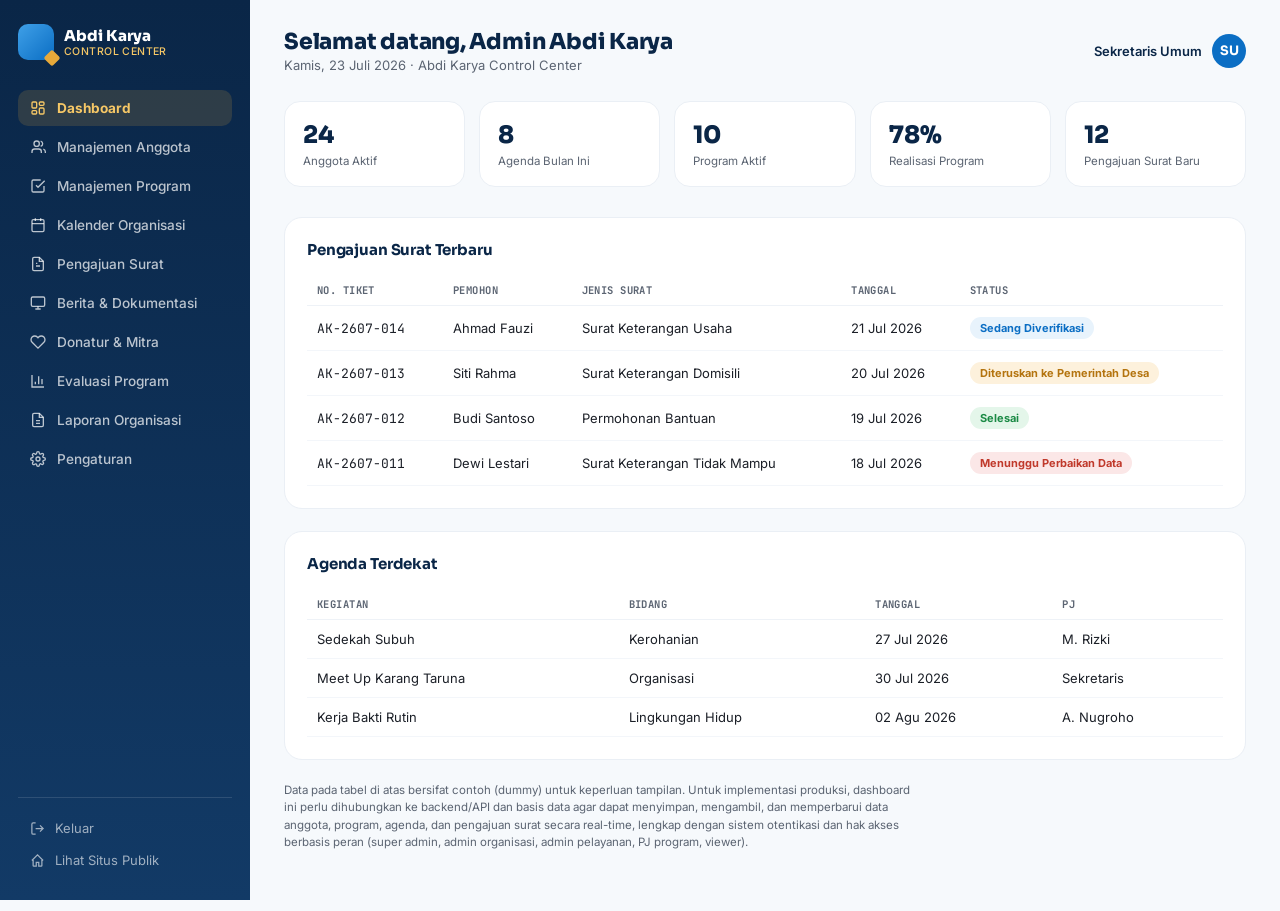
==== admin-dashboard.html @ 15a91919 "Create admin-dashboard.html with initial layout This is a complete HTML structure for the admin dash" ====
<!DOCTYPE html>
<html lang="id">
<head>
<meta charset="UTF-8">
<meta name="viewport" content="width=device-width, initial-scale=1.0">
<title>Dashboard — Abdi Karya Control Center</title>
<meta name="robots" content="noindex, nofollow">
<link rel="preconnect" href="https://fonts.googleapis.com">
<link href="https://fonts.googleapis.com/css2?family=Sora:wght@400;500;600;700;800&family=Inter:wght@400;500;600;700&family=JetBrains+Mono:wght@500&display=swap" rel="stylesheet">
<link rel="stylesheet" href="styles.css">
</head>
<body class="admin-body">

<div class="admin-shell">

  <!-- ===== SIDEBAR ===== -->
  <aside class="admin-sidebar">
    <a class="logo" href="admin-dashboard.html">
      <span class="logo-mark"></span>
      <span>Abdi Karya<small>CONTROL CENTER</small></span>
    </a>
    <nav class="admin-nav">
      <a href="admin-dashboard.html" class="active"><svg width="16" height="16" viewBox="0 0 24 24" fill="none" stroke="currentColor" stroke-width="2"><rect x="3" y="3" width="7" height="9" rx="1.5"/><rect x="14" y="3" width="7" height="5" rx="1.5"/><rect x="14" y="12" width="7" height="9" rx="1.5"/><rect x="3" y="16" width="7" height="5" rx="1.5"/></svg>Dashboard</a>
      <a href="#"><svg width="16" height="16" viewBox="0 0 24 24" fill="none" stroke="currentColor" stroke-width="2"><path d="M17 21v-2a4 4 0 00-4-4H7a4 4 0 00-4 4v2"/><circle cx="10" cy="7" r="4"/><path d="M23 21v-2a4 4 0 00-3-3.87M16 3.13a4 4 0 010 7.75"/></svg>Manajemen Anggota</a>
      <a href="#"><svg width="16" height="16" viewBox="0 0 24 24" fill="none" stroke="currentColor" stroke-width="2"><path d="M9 11l3 3L22 4"/><path d="M21 12v7a2 2 0 01-2 2H5a2 2 0 01-2-2V5a2 2 0 012-2h11"/></svg>Manajemen Program</a>
      <a href="#"><svg width="16" height="16" viewBox="0 0 24 24" fill="none" stroke="currentColor" stroke-width="2"><rect x="3" y="4" width="18" height="18" rx="2"/><path d="M16 2v4M8 2v4M3 10h18"/></svg>Kalender Organisasi</a>
      <a href="#"><svg width="16" height="16" viewBox="0 0 24 24" fill="none" stroke="currentColor" stroke-width="2"><path d="M14 2H6a2 2 0 00-2 2v16a2 2 0 002 2h12a2 2 0 002-2V8z"/><path d="M14 2v6h6M9 15h6M9 11h2"/></svg>Pengajuan Surat</a>
      <a href="#"><svg width="16" height="16" viewBox="0 0 24 24" fill="none" stroke="currentColor" stroke-width="2"><rect x="2" y="3" width="20" height="14" rx="2"/><path d="M8 21h8M12 17v4"/></svg>Berita &amp; Dokumentasi</a>
      <a href="#"><svg width="16" height="16" viewBox="0 0 24 24" fill="none" stroke="currentColor" stroke-width="2"><path d="M20.84 4.6a5.5 5.5 0 00-7.78 0L12 5.66l-1.06-1.06a5.5 5.5 0 10-7.78 7.78L12 21.23l8.84-8.85a5.5 5.5 0 000-7.78z"/></svg>Donatur &amp; Mitra</a>
      <a href="#"><svg width="16" height="16" viewBox="0 0 24 24" fill="none" stroke="currentColor" stroke-width="2"><path d="M3 3v18h18"/><path d="M18 17V9M13 17V5M8 17v-4"/></svg>Evaluasi Program</a>
      <a href="#"><svg width="16" height="16" viewBox="0 0 24 24" fill="none" stroke="currentColor" stroke-width="2"><path d="M14 2H6a2 2 0 00-2 2v16a2 2 0 002 2h12a2 2 0 002-2V8z"/><path d="M14 2v6h6M9 13h6M9 17h6"/></svg>Laporan Organisasi</a>
      <a href="#"><svg width="16" height="16" viewBox="0 0 24 24" fill="none" stroke="currentColor" stroke-width="2"><circle cx="12" cy="12" r="3"/><path d="M19.4 15a1.65 1.65 0 00.33 1.82l.06.06a2 2 0 11-2.83 2.83l-.06-.06a1.65 1.65 0 00-1.82-.33 1.65 1.65 0 00-1 1.51V21a2 2 0 01-4 0v-.09A1.65 1.65 0 009 19.4a1.65 1.65 0 00-1.82.33l-.06.06a2 2 0 11-2.83-2.83l.06-.06a1.65 1.65 0 00.33-1.82 1.65 1.65 0 00-1.51-1H3a2 2 0 010-4h.09A1.65 1.65 0 004.6 9a1.65 1.65 0 00-.33-1.82l-.06-.06a2 2 0 112.83-2.83l.06.06a1.65 1.65 0 001.82.33H9a1.65 1.65 0 001-1.51V3a2 2 0 014 0v.09a1.65 1.65 0 001 1.51 1.65 1.65 0 001.82-.33l.06-.06a2 2 0 112.83 2.83l-.06.06a1.65 1.65 0 00-.33 1.82V9a1.65 1.65 0 001.51 1H21a2 2 0 010 4h-.09a1.65 1.65 0 00-1.51 1z"/></svg>Pengaturan</a>
    </nav>
    <div class="admin-sidebar-foot">
      <a href="admin-login.html"><svg width="15" height="15" viewBox="0 0 24 24" fill="none" stroke="currentColor" stroke-width="2"><path d="M9 21H5a2 2 0 01-2-2V5a2 2 0 012-2h4"/><path d="M16 17l5-5-5-5M21 12H9"/></svg>Keluar</a>
      <a href="index.html"><svg width="15" height="15" viewBox="0 0 24 24" fill="none" stroke="currentColor" stroke-width="2"><path d="M3 12l9-9 9 9M5 10v10a1 1 0 001 1h4v-6h4v6h4a1 1 0 001-1V10"/></svg>Lihat Situs Publik</a>
    </div>
  </aside>

  <!-- ===== MAIN ===== -->
  <main class="admin-main">
    <div class="admin-topbar">
      <div>
        <h1>Selamat datang, Admin Abdi Karya</h1>
        <div class="sub">Kamis, 23 Juli 2026 &middot; Abdi Karya Control Center</div>
      </div>
      <div class="admin-user">
        <span>Sekretaris Umum</span>
        <div class="admin-avatar">SU</div>
      </div>
    </div>

    <div class="admin-stat-grid">
      <div class="admin-stat-card"><div class="n">24</div><div class="l">Anggota Aktif</div></div>
      <div class="admin-stat-card"><div class="n">8</div><div class="l">Agenda Bulan Ini</div></div>
      <div class="admin-stat-card"><div class="n">10</div><div class="l">Program Aktif</div></div>
      <div class="admin-stat-card"><div class="n">78%</div><div class="l">Realisasi Program</div></div>
      <div class="admin-stat-card"><div class="n">12</div><div class="l">Pengajuan Surat Baru</div></div>
    </div>

    <div class="admin-panel">
      <h3>Pengajuan Surat Terbaru</h3>
      <table class="admin-table">
        <thead>
          <tr><th>No. Tiket</th><th>Pemohon</th><th>Jenis Surat</th><th>Tanggal</th><th>Status</th></tr>
        </thead>
        <tbody>
          <tr><td class="mono">AK-2607-014</td><td>Ahmad Fauzi</td><td>Surat Keterangan Usaha</td><td>21 Jul 2026</td><td><span class="admin-badge info">Sedang Diverifikasi</span></td></tr>
          <tr><td class="mono">AK-2607-013</td><td>Siti Rahma</td><td>Surat Keterangan Domisili</td><td>20 Jul 2026</td><td><span class="admin-badge warn">Diteruskan ke Pemerintah Desa</span></td></tr>
          <tr><td class="mono">AK-2607-012</td><td>Budi Santoso</td><td>Permohonan Bantuan</td><td>19 Jul 2026</td><td><span class="admin-badge ok">Selesai</span></td></tr>
          <tr><td class="mono">AK-2607-011</td><td>Dewi Lestari</td><td>Surat Keterangan Tidak Mampu</td><td>18 Jul 2026</td><td><span class="admin-badge bad">Menunggu Perbaikan Data</span></td></tr>
        </tbody>
      </table>
    </div>

    <div class="admin-panel">
      <h3>Agenda Terdekat</h3>
      <table class="admin-table">
        <thead>
          <tr><th>Kegiatan</th><th>Bidang</th><th>Tanggal</th><th>PJ</th></tr>
        </thead>
        <tbody>
          <tr><td>Sedekah Subuh</td><td>Kerohanian</td><td>27 Jul 2026</td><td>M. Rizki</td></tr>
          <tr><td>Meet Up Karang Taruna</td><td>Organisasi</td><td>30 Jul 2026</td><td>Sekretaris</td></tr>
          <tr><td>Kerja Bakti Rutin</td><td>Lingkungan Hidup</td><td>02 Agu 2026</td><td>A. Nugroho</td></tr>
        </tbody>
      </table>
    </div>

    <p class="admin-login-note" style="text-align:left;max-width:640px;">
      Data pada tabel di atas bersifat contoh (dummy) untuk keperluan tampilan. Untuk implementasi produksi,
      dashboard ini perlu dihubungkan ke backend/API dan basis data agar dapat menyimpan, mengambil,
      dan memperbarui data anggota, program, agenda, dan pengajuan surat secara real-time, lengkap dengan
      sistem otentikasi dan hak akses berbasis peran (super admin, admin organisasi, admin pelayanan, PJ program, viewer).
    </p>
  </main>

</div>
</body>
</html>
---- styles.css ----
:root{
    --biru-benhur:#0B6EC4;
    --biru-benhur-light:#3FA0E8;
    --biru-benhur-pale:#E8F3FC;
    --biru-dongker:#0A2647;
    --biru-dongker-2:#123A66;
    --kuning-emas:#E7A93A;
    --kuning-emas-light:#F5C766;
    --putih:#FFFFFF;
    --off-white:#F6F9FC;
    --hitam:#1B1F27;
    --abu:#5B6472;
    --radius-lg:22px;
    --radius-md:14px;
  }
  *{margin:0;padding:0;box-sizing:border-box;}
  html{scroll-behavior:smooth;}
  body{
    font-family:'Inter',sans-serif;
    color:var(--hitam);
    background:var(--off-white);
    -webkit-font-smoothing:antialiased;
  }
  h1,h2,h3,h4{font-family:'Sora',sans-serif;letter-spacing:-0.01em;}
  .mono{font-family:'JetBrains Mono',monospace;}
  img,svg{display:block;max-width:100%;}
  a{text-decoration:none;color:inherit;}
  ul{list-style:none;}
  .wrap{max-width:1180px;margin:0 auto;padding:0 28px;}
  .btn{
    display:inline-flex;align-items:center;gap:8px;
    padding:14px 26px;border-radius:999px;
    font-weight:700;font-size:15px;font-family:'Sora',sans-serif;
    cursor:pointer;border:none;transition:transform .18s ease, box-shadow .18s ease;
    white-space:nowrap;
  }
  .btn:hover{transform:translateY(-2px);}
  .btn-gold{background:linear-gradient(135deg,var(--kuning-emas-light),var(--kuning-emas));color:var(--biru-dongker);box-shadow:0 8px 22px rgba(231,169,58,.35);}
  .btn-gold:hover{box-shadow:0 12px 28px rgba(231,169,58,.45);}
  .btn-outline-white{border:1.5px solid rgba(255,255,255,.55);color:#fff;background:transparent;}
  .btn-outline-white:hover{background:rgba(255,255,255,.12);}
  .btn-navy{background:var(--biru-dongker);color:#fff;}
  .btn-navy:hover{background:var(--biru-dongker-2);}
  .btn-ghost-navy{border:1.5px solid var(--biru-dongker);color:var(--biru-dongker);background:transparent;}
  .btn-ghost-navy:hover{background:var(--biru-dongker);color:#fff;}

  .eyebrow{
    display:inline-flex;align-items:center;gap:8px;
    font-family:'JetBrains Mono',monospace;font-size:12.5px;font-weight:500;
    letter-spacing:.06em;text-transform:uppercase;
    color:var(--biru-benhur);
  }
  .eyebrow::before{content:"";width:7px;height:7px;border-radius:2px;background:var(--kuning-emas);display:inline-block;transform:rotate(45deg);}

  /* ===== NAVBAR ===== */
  #navbar{
    position:sticky;top:0;z-index:100;
    background:rgba(10,38,71,.92);
    backdrop-filter:blur(10px);
    border-bottom:1px solid rgba(255,255,255,.08);
    transition:padding .25s ease;
  }
  .nav-inner{display:flex;align-items:center;justify-content:space-between;padding:14px 0;}
  .logo{display:flex;align-items:center;gap:10px;color:#fff;font-family:'Sora',sans-serif;font-weight:800;font-size:16.5px;}
  .logo-mark{width:36px;height:36px;border-radius:10px;background:linear-gradient(135deg,var(--biru-benhur-light),var(--biru-benhur));display:flex;align-items:center;justify-content:center;position:relative;flex-shrink:0;}
  .logo-mark::after{content:"";position:absolute;width:12px;height:12px;background:var(--kuning-emas);transform:rotate(45deg);border-radius:2px;bottom:-4px;right:-4px;}
  .logo small{display:block;font-family:'Inter',sans-serif;font-weight:500;font-size:10.5px;color:var(--kuning-emas-light);letter-spacing:.04em;}
  .nav-links{display:flex;align-items:center;gap:26px;}
  .nav-links a{color:rgba(255,255,255,.82);font-size:14px;font-weight:500;position:relative;padding:6px 0;}
  .nav-links a:hover{color:#fff;}
  .nav-links a::after{content:"";position:absolute;left:0;bottom:0;width:0;height:2px;background:var(--kuning-emas);transition:width .2s ease;}
  .nav-links a:hover::after{width:100%;}
  .nav-cta{display:flex;align-items:center;gap:12px;}
  .nav-cta .btn{padding:10px 18px;font-size:13.5px;}
  #navToggle{display:none;background:none;border:none;color:#fff;font-size:24px;cursor:pointer;}
  @media (max-width:960px){
    .nav-links{display:none;}
    .nav-cta .btn-outline-white{display:none;}
    #navToggle{display:block;}
  }

  /* ===== HERO ===== */
  #hero{
    position:relative;overflow:hidden;
    background:radial-gradient(ellipse 120% 80% at 15% -10%, var(--biru-benhur-light) 0%, transparent 55%),
               linear-gradient(160deg, var(--biru-benhur) 0%, var(--biru-dongker) 78%);
    padding:76px 0 0;
    color:#fff;
  }
  .hero-grid{display:grid;grid-template-columns:1.05fr .95fr;gap:56px;align-items:center;padding-bottom:64px;}
  .hero-badge{
    display:inline-flex;align-items:center;gap:9px;
    background:rgba(255,255,255,.1);border:1px solid rgba(255,255,255,.2);
    padding:8px 16px;border-radius:999px;font-size:12.5px;font-weight:600;
    margin-bottom:22px;
  }
  .hero-badge .dot{width:7px;height:7px;border-radius:50%;background:var(--kuning-emas);box-shadow:0 0 0 4px rgba(231,169,58,.25);}
  h1.hero-title{font-size:clamp(34px,4.6vw,54px);font-weight:800;line-height:1.08;margin-bottom:20px;}
  h1.hero-title .accent{color:var(--kuning-emas-light);}
  .hero-sub{font-size:16.5px;line-height:1.65;color:rgba(255,255,255,.82);max-width:520px;margin-bottom:32px;}
  .hero-ctas{display:flex;gap:14px;flex-wrap:wrap;margin-bottom:44px;}
  .hero-stats{display:grid;grid-template-columns:repeat(4,1fr);gap:0;border-top:1px solid rgba(255,255,255,.16);padding-top:26px;}
  .hero-stats .stat{border-left:1px solid rgba(255,255,255,.16);padding-left:16px;}
  .hero-stats .stat:first-child{border-left:none;padding-left:0;}
  .hero-stats .num{font-family:'Sora',sans-serif;font-weight:800;font-size:26px;color:var(--kuning-emas-light);}
  .hero-stats .label{font-size:11.5px;color:rgba(255,255,255,.68);margin-top:3px;line-height:1.3;}

  .hero-visual{position:relative;height:460px;}
  .hv-card{
    position:absolute;border-radius:var(--radius-md);
    background:rgba(255,255,255,.08);border:1px solid rgba(255,255,255,.18);
    backdrop-filter:blur(6px);
    display:flex;flex-direction:column;justify-content:flex-end;padding:16px;
    box-shadow:0 20px 45px rgba(6,20,40,.35);
  }
  .hv-icon{width:38px;height:38px;border-radius:10px;display:flex;align-items:center;justify-content:center;margin-bottom:auto;}
  .hv-tag{font-size:12px;font-weight:700;font-family:'Sora',sans-serif;}
  .hv-1{top:0;left:8%;width:52%;height:230px;background:linear-gradient(150deg, rgba(231,169,58,.9), rgba(231,169,58,.55));border:none;}
  .hv-1 .hv-icon{background:rgba(10,38,71,.25);}
  .hv-2{top:14%;right:0;width:42%;height:150px;}
  .hv-3{bottom:14%;left:0;width:38%;height:160px;}
  .hv-4{bottom:0;right:6%;width:48%;height:190px;background:rgba(10,38,71,.55);}
  @keyframes floaty{0%,100%{transform:translateY(0)}50%{transform:translateY(-9px)}}
  .hv-2{animation:floaty 5.5s ease-in-out infinite;}
  .hv-3{animation:floaty 6.5s ease-in-out infinite 1s;}
  .hv-4{animation:floaty 6s ease-in-out infinite .4s;}

  .hero-wave{display:block;width:100%;height:60px;margin-top:20px;}

  @media (max-width:900px){
    .hero-grid{grid-template-columns:1fr;padding-bottom:40px;}
    .hero-visual{height:340px;margin-top:10px;}
    .hero-stats{grid-template-columns:repeat(2,1fr);row-gap:20px;}
    .hero-stats .stat:nth-child(3){border-left:none;padding-left:0;}
  }

  /* ===== SECTION SHARED ===== */
  section{padding:88px 0;}
  .section-head{max-width:640px;margin-bottom:48px;}
  .section-head h2{font-size:clamp(26px,3vw,36px);font-weight:800;margin-top:14px;color:var(--biru-dongker);line-height:1.15;}
  .section-head p{color:var(--abu);font-size:15.5px;margin-top:14px;line-height:1.65;}
  .section-head.center{margin-left:auto;margin-right:auto;text-align:center;}

  /* Dari Pemuda Untuk Desa */
  #esensi{background:#fff;}
  .esensi-grid{display:grid;grid-template-columns:.9fr 1.1fr;gap:56px;align-items:center;}
  .esensi-quote{
    font-family:'Sora',sans-serif;font-weight:700;font-size:26px;line-height:1.35;
    color:var(--biru-dongker);border-left:4px solid var(--kuning-emas);padding-left:22px;
  }
  .esensi-values{display:grid;grid-template-columns:1fr 1fr;gap:14px;margin-top:28px;}
  .val-chip{display:flex;align-items:center;gap:10px;background:var(--biru-benhur-pale);padding:12px 14px;border-radius:12px;font-size:13.5px;font-weight:600;color:var(--biru-dongker);}
  .val-chip .dot{width:8px;height:8px;background:var(--kuning-emas);border-radius:2px;transform:rotate(45deg);flex-shrink:0;}
  .esensi-panel{background:linear-gradient(160deg,var(--biru-dongker),var(--biru-dongker-2));border-radius:var(--radius-lg);padding:34px;color:#fff;position:relative;overflow:hidden;}
  .esensi-panel::before{content:"";position:absolute;top:-60px;right:-60px;width:200px;height:200px;border-radius:50%;background:radial-gradient(circle,rgba(231,169,58,.25),transparent 70%);}
  .esensi-panel h3{font-size:15px;color:var(--kuning-emas-light);margin-bottom:16px;font-weight:700;}
  .esensi-panel ol{counter-reset:m;display:flex;flex-direction:column;gap:14px;}
  .esensi-panel li{counter-increment:m;display:flex;gap:14px;font-size:13.8px;line-height:1.55;color:rgba(255,255,255,.88);}
  .esensi-panel li::before{content:counter(m,decimal-leading-zero);font-family:'JetBrains Mono',monospace;color:var(--kuning-emas-light);font-weight:600;font-size:13px;flex-shrink:0;}

  /* Program Unggulan */
  #program{background:var(--off-white);}
  .program-grid{display:grid;grid-template-columns:repeat(3,1fr);gap:22px;}
  .prog-card{
    background:#fff;border-radius:var(--radius-lg);padding:26px;
    border:1px solid #EAEFF5;position:relative;overflow:hidden;
    transition:transform .22s ease, box-shadow .22s ease;
  }
  .prog-card:hover{transform:translateY(-6px);box-shadow:0 22px 40px rgba(10,38,71,.1);}
  .prog-card::before{content:"";position:absolute;top:0;left:0;width:100%;height:5px;background:linear-gradient(90deg,var(--biru-benhur),var(--kuning-emas));}
  .prog-icon{width:48px;height:48px;border-radius:13px;background:var(--biru-benhur-pale);display:flex;align-items:center;justify-content:center;margin-bottom:18px;}
  .prog-card h4{font-size:17px;color:var(--biru-dongker);margin-bottom:4px;}
  .prog-field{font-family:'JetBrains Mono',monospace;font-size:11px;color:var(--biru-benhur);text-transform:uppercase;letter-spacing:.05em;margin-bottom:10px;display:block;}
  .prog-card p{font-size:13.8px;color:var(--abu);line-height:1.6;margin-bottom:18px;}
  .prog-link{font-size:13px;font-weight:700;color:var(--biru-dongker);display:inline-flex;align-items:center;gap:6px;}
  .prog-link svg{transition:transform .2s ease;}
  .prog-card:hover .prog-link svg{transform:translateX(4px);}
  @media (max-width:900px){.program-grid{grid-template-columns:1fr 1fr;}}
  @media (max-width:620px){.program-grid{grid-template-columns:1fr;}}

  /* Bidang Kerja strip */
  #bidang{background:var(--biru-dongker);color:#fff;}
  #bidang .section-head h2{color:#fff;}
  #bidang .section-head p{color:rgba(255,255,255,.65);}
  #bidang .eyebrow{color:var(--kuning-emas-light);}
  #bidang .eyebrow::before{background:var(--biru-benhur-light);}
  .bidang-grid{display:grid;grid-template-columns:repeat(5,1fr);gap:14px;}
  .bidang-item{
    background:rgba(255,255,255,.05);border:1px solid rgba(255,255,255,.1);
    border-radius:14px;padding:18px 14px;text-align:left;transition:background .2s ease;
  }
  .bidang-item:hover{background:rgba(255,255,255,.09);}
  .bidang-num{font-family:'JetBrains Mono',monospace;font-size:11px;color:var(--kuning-emas-light);}
  .bidang-item h5{font-size:13.5px;margin-top:8px;font-weight:600;line-height:1.35;}
  @media (max-width:900px){.bidang-grid{grid-template-columns:repeat(3,1fr);}}
  @media (max-width:560px){.bidang-grid{grid-template-columns:repeat(2,1fr);}}

  /* Roadmap teaser */
  #roadmap{background:#fff;}
  .roadmap-track{position:relative;display:grid;grid-template-columns:repeat(5,1fr);gap:0;margin-top:20px;}
  .roadmap-track::before{content:"";position:absolute;top:19px;left:0;right:0;height:2px;background:#E4EAF2;}
  .rm-step{position:relative;padding-top:44px;padding-right:16px;}
  .rm-dot{position:absolute;top:8px;left:0;width:24px;height:24px;border-radius:50%;background:#fff;border:3px solid var(--biru-benhur);display:flex;align-items:center;justify-content:center;}
  .rm-step:first-child .rm-dot{background:var(--kuning-emas);border-color:var(--kuning-emas);}
  .rm-year{font-family:'JetBrains Mono',monospace;font-size:11px;color:var(--biru-benhur);font-weight:600;letter-spacing:.04em;}
  .rm-step h5{font-size:14.5px;color:var(--biru-dongker);margin:6px 0 6px;}
  .rm-step p{font-size:12.8px;color:var(--abu);line-height:1.5;}
  @media (max-width:900px){
    .roadmap-track{grid-template-columns:1fr;gap:28px;}
    .roadmap-track::before{top:0;bottom:0;left:11px;width:2px;height:auto;right:auto;}
    .rm-step{padding-top:0;padding-left:38px;}
    .rm-dot{top:2px;}
  }

  /* Layanan Surat CTA band */
  #layanan{
    background:linear-gradient(120deg,var(--biru-benhur),var(--biru-benhur-light));
    color:#fff;position:relative;overflow:hidden;
  }
  #layanan::after{content:"";position:absolute;inset:0;background:url("data:image/svg+xml,%3Csvg xmlns='http://www.w3.org/2000/svg' width='60' height='60'%3E%3Cpath d='M0 60L60 0' stroke='rgba(255,255,255,0.08)' stroke-width='2'/%3E%3C/svg%3E");opacity:.5;}
  .layanan-inner{position:relative;display:grid;grid-template-columns:1.3fr .7fr;gap:40px;align-items:center;}
  .layanan-inner h2{font-size:clamp(24px,2.8vw,32px);font-weight:800;margin-bottom:14px;}
  .layanan-inner p{font-size:15px;color:rgba(255,255,255,.88);line-height:1.6;max-width:520px;margin-bottom:22px;}
  .layanan-note{font-size:12.5px;color:rgba(255,255,255,.7);border-left:2px solid var(--kuning-emas);padding-left:12px;max-width:480px;}
  .layanan-card{background:#fff;border-radius:var(--radius-lg);padding:26px;color:var(--hitam);}
  .layanan-card .step{display:flex;gap:12px;align-items:flex-start;padding:11px 0;border-bottom:1px solid #EEF2F7;}
  .layanan-card .step:last-child{border-bottom:none;}
  .layanan-card .step-n{font-family:'JetBrains Mono',monospace;font-weight:700;color:var(--biru-benhur);font-size:12px;background:var(--biru-benhur-pale);width:24px;height:24px;border-radius:7px;display:flex;align-items:center;justify-content:center;flex-shrink:0;}
  .layanan-card .step-t{font-size:13.3px;font-weight:600;color:var(--biru-dongker);}
  .layanan-card .step-d{font-size:12px;color:var(--abu);margin-top:2px;}
  @media (max-width:900px){.layanan-inner{grid-template-columns:1fr;}}

  /* Admin promo */
  #admin-promo{background:radial-gradient(ellipse 100% 100% at 80% 0%, #163B67 0%, var(--biru-dongker) 60%);color:#fff;}
  .ap-grid{display:grid;grid-template-columns:.95fr 1.05fr;gap:56px;align-items:center;}
  .ap-badge{display:inline-flex;align-items:center;gap:8px;background:rgba(231,169,58,.14);border:1px solid rgba(231,169,58,.35);color:var(--kuning-emas-light);padding:7px 14px;border-radius:999px;font-size:12px;font-weight:700;font-family:'JetBrains Mono',monospace;margin-bottom:18px;}
  .ap-grid h2{font-size:clamp(24px,3vw,32px);font-weight:800;line-height:1.2;margin-bottom:14px;}
  .ap-grid > div > p{color:rgba(255,255,255,.7);font-size:14.5px;line-height:1.65;max-width:460px;margin-bottom:26px;}
  .ap-features{display:grid;grid-template-columns:1fr 1fr;gap:11px;margin-bottom:28px;}
  .ap-feat{display:flex;align-items:center;gap:9px;font-size:13.3px;color:rgba(255,255,255,.85);}
  .ap-feat svg{flex-shrink:0;}
  .ap-mock{background:#fff;border-radius:18px;padding:20px;box-shadow:0 30px 60px rgba(0,0,0,.35);}
  .ap-mock-top{display:flex;justify-content:space-between;align-items:center;margin-bottom:18px;}
  .ap-mock-top .t1{font-size:11px;color:var(--abu);font-family:'JetBrains Mono',monospace;}
  .ap-mock-top .t2{font-size:14px;font-weight:700;color:var(--biru-dongker);font-family:'Sora',sans-serif;}
  .ap-stat-grid{display:grid;grid-template-columns:repeat(2,1fr);gap:10px;margin-bottom:14px;}
  .ap-stat{background:var(--off-white);border-radius:12px;padding:13px;}
  .ap-stat .n{font-family:'Sora',sans-serif;font-weight:800;font-size:20px;color:var(--biru-dongker);}
  .ap-stat .l{font-size:10.5px;color:var(--abu);margin-top:2px;}
  .ap-bar-row{display:flex;align-items:center;gap:10px;font-size:11.5px;color:var(--abu);padding:6px 0;}
  .ap-bar{flex:1;height:6px;background:#EDF1F6;border-radius:4px;overflow:hidden;}
  .ap-bar span{display:block;height:100%;background:linear-gradient(90deg,var(--biru-benhur),var(--kuning-emas));border-radius:4px;}
  @media (max-width:900px){.ap-grid{grid-template-columns:1fr;}.ap-features{grid-template-columns:1fr;}}

  /* Kolaborasi + kontak CTA */
  #kolaborasi{background:#fff;text-align:center;}
  #kolaborasi .section-head{margin:0 auto 26px;}
  .kolab-partners{display:flex;flex-wrap:wrap;justify-content:center;gap:10px;margin-bottom:34px;}
  .kolab-tag{font-size:12.5px;font-weight:600;color:var(--biru-dongker);background:var(--biru-benhur-pale);padding:8px 16px;border-radius:999px;}
  #kolaborasi .ctas{display:flex;justify-content:center;gap:14px;flex-wrap:wrap;}

  /* Footer */
  footer{background:var(--hitam);color:rgba(255,255,255,.7);padding:60px 0 24px;}
  .foot-grid{display:grid;grid-template-columns:1.4fr 1fr 1fr 1fr;gap:40px;margin-bottom:44px;}
  .foot-brand .logo{color:#fff;margin-bottom:14px;}
  .foot-tagline{font-family:'Sora',sans-serif;font-weight:700;font-size:15px;color:var(--kuning-emas-light);margin-bottom:8px;}
  .foot-brand p{font-size:13px;line-height:1.6;color:rgba(255,255,255,.55);max-width:280px;}
  .foot-col h6{font-family:'JetBrains Mono',monospace;font-size:11px;letter-spacing:.06em;text-transform:uppercase;color:var(--biru-benhur-light);margin-bottom:16px;}
  .foot-col a{display:block;font-size:13.5px;color:rgba(255,255,255,.65);margin-bottom:11px;}
  .foot-col a:hover{color:#fff;}
  .foot-bottom{border-top:1px solid rgba(255,255,255,.1);padding-top:22px;display:flex;justify-content:space-between;flex-wrap:wrap;gap:10px;font-size:12.5px;color:rgba(255,255,255,.4);}
  @media (max-width:800px){.foot-grid{grid-template-columns:1fr 1fr;}}

  /* Reveal on scroll */
  .reveal{opacity:0;transform:translateY(18px);transition:opacity .6s ease, transform .6s ease;}
  .reveal.in{opacity:1;transform:translateY(0);}

  @media (prefers-reduced-motion:reduce){
    *{animation:none !important;transition:none !important;}
  }
  :focus-visible{outline:2.5px solid var(--kuning-emas);outline-offset:2px;}

  /* ===== ADMIN INTERNAL LAYOUT (Abdi Karya Control Center) ===== */
  body.admin-body{background:var(--off-white);}
  .admin-shell{display:grid;grid-template-columns:250px 1fr;min-height:100vh;}
  .admin-sidebar{
    background:linear-gradient(180deg,var(--biru-dongker),var(--biru-dongker-2));
    color:#fff;padding:24px 18px;position:sticky;top:0;height:100vh;
    display:flex;flex-direction:column;
  }
  .admin-sidebar .logo{color:#fff;margin-bottom:30px;font-size:15px;}
  .admin-nav{display:flex;flex-direction:column;gap:3px;flex:1;}
  .admin-nav a{
    display:flex;align-items:center;gap:11px;padding:10px 12px;border-radius:10px;
    font-size:13.6px;font-weight:500;color:rgba(255,255,255,.72);transition:background .18s ease,color .18s ease;
  }
  .admin-nav a svg{flex-shrink:0;}
  .admin-nav a:hover{background:rgba(255,255,255,.07);color:#fff;}
  .admin-nav a.active{background:rgba(231,169,58,.16);color:var(--kuning-emas-light);font-weight:700;}
  .admin-sidebar-foot{border-top:1px solid rgba(255,255,255,.12);padding-top:14px;margin-top:14px;}
  .admin-sidebar-foot a{display:flex;align-items:center;gap:10px;font-size:13px;color:rgba(255,255,255,.6);padding:8px 12px;}
  .admin-sidebar-foot a:hover{color:#fff;}
  .admin-main{padding:28px 34px 60px;max-width:1180px;}
  .admin-topbar{display:flex;justify-content:space-between;align-items:center;margin-bottom:28px;flex-wrap:wrap;gap:14px;}
  .admin-topbar h1{font-size:22px;color:var(--biru-dongker);font-weight:800;}
  .admin-topbar .sub{font-size:13px;color:var(--abu);margin-top:2px;}
  .admin-user{display:flex;align-items:center;gap:10px;font-size:13px;color:var(--biru-dongker);font-weight:600;}
  .admin-avatar{width:34px;height:34px;border-radius:50%;background:var(--biru-benhur);color:#fff;display:flex;align-items:center;justify-content:center;font-family:'Sora',sans-serif;font-weight:700;font-size:13px;}
  .admin-stat-grid{display:grid;grid-template-columns:repeat(5,1fr);gap:14px;margin-bottom:30px;}
  .admin-stat-card{background:#fff;border-radius:16px;padding:18px;border:1px solid #EAEFF5;}
  .admin-stat-card .n{font-family:'Sora',sans-serif;font-weight:800;font-size:24px;color:var(--biru-dongker);}
  .admin-stat-card .l{font-size:11.5px;color:var(--abu);margin-top:4px;}
  .admin-panel{background:#fff;border-radius:18px;border:1px solid #EAEFF5;padding:22px;margin-bottom:22px;}
  .admin-panel h3{font-size:15px;color:var(--biru-dongker);margin-bottom:16px;}
  .admin-table{width:100%;border-collapse:collapse;font-size:13px;}
  .admin-table th{text-align:left;font-family:'JetBrains Mono',monospace;font-size:10.5px;text-transform:uppercase;letter-spacing:.04em;color:var(--abu);padding:8px 10px;border-bottom:1px solid #EEF2F7;}
  .admin-table td{padding:11px 10px;border-bottom:1px solid #F3F6FA;color:var(--hitam);}
  .admin-badge{display:inline-block;padding:4px 10px;border-radius:999px;font-size:11px;font-weight:700;}
  .admin-badge.warn{background:#FDF1DC;color:#B4740F;}
  .admin-badge.ok{background:#E4F6EA;color:#1B8A45;}
  .admin-badge.info{background:var(--biru-benhur-pale);color:var(--biru-benhur);}
  .admin-badge.bad{background:#FBE7E7;color:#C0392B;}
  @media (max-width:900px){
    .admin-shell{grid-template-columns:1fr;}
    .admin-sidebar{position:relative;height:auto;flex-direction:row;align-items:center;overflow-x:auto;}
    .admin-nav{flex-direction:row;}
    .admin-sidebar-foot{display:none;}
    .admin-stat-grid{grid-template-columns:repeat(2,1fr);}
  }

  /* Admin login page */
  .admin-login-wrap{min-height:100vh;display:flex;align-items:center;justify-content:center;background:radial-gradient(ellipse 100% 100% at 80% 0%, #163B67 0%, var(--biru-dongker) 60%);padding:24px;}
  .admin-login-card{background:#fff;border-radius:var(--radius-lg);padding:38px;max-width:400px;width:100%;box-shadow:0 30px 70px rgba(0,0,0,.35);}
  .admin-login-card .logo{margin-bottom:22px;color:var(--biru-dongker);}
  .admin-login-card h2{font-size:20px;color:var(--biru-dongker);margin-bottom:6px;}
  .admin-login-card .sub{font-size:13px;color:var(--abu);margin-bottom:26px;}
  .form-field{margin-bottom:16px;}
  .form-field label{display:block;font-size:12.5px;font-weight:600;color:var(--biru-dongker);margin-bottom:6px;}
  .form-field input{width:100%;padding:11px 13px;border-radius:10px;border:1.5px solid #E1E7EF;font-size:13.8px;font-family:'Inter',sans-serif;}
  .form-field input:focus{outline:none;border-color:var(--biru-benhur);}
  .form-remember{display:flex;align-items:center;gap:8px;font-size:12.8px;color:var(--abu);margin-bottom:22px;}
  .admin-login-card .btn{width:100%;justify-content:center;}
  .admin-login-note{font-size:11.5px;color:var(--abu);text-align:center;margin-top:20px;line-height:1.5;}
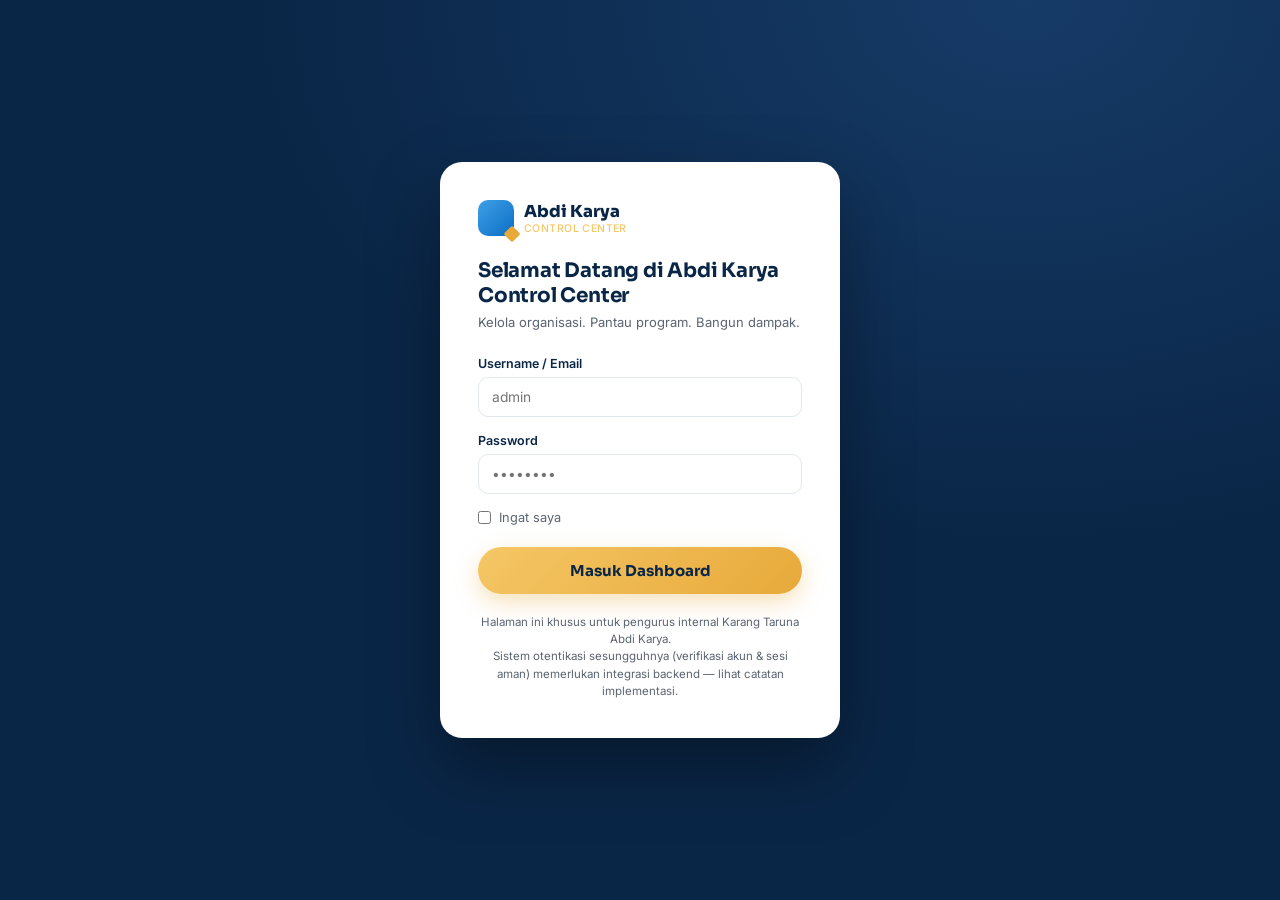
==== commit a3e522c2: "Implement sessionStorage protection and logout script Added sessionStorage protection and logout fun" ====
--- a/admin-dashboard.html
+++ b/admin-dashboard.html
@@ -10,6 +10,20 @@
 <link rel="stylesheet" href="styles.css">
 </head>
 <body class="admin-body">
+<script>
+  // Proteksi sederhana berbasis sessionStorage (lihat catatan di admin-login.html).
+  // Kalau flag "ak_auth" tidak ada, anggap belum login -> lempar ke halaman login.
+  try {
+    if (sessionStorage.getItem('ak_auth') !== 'true') {
+      window.location.href = 'admin-login.html';
+    }
+  } catch (err) {
+    // sessionStorage tidak tersedia (mis. preview dalam sandbox/iframe) —
+    // proteksi tidak bisa dijalankan di sini. Buka file ini langsung di
+    // browser (bukan dari dalam preview) agar proteksi berfungsi.
+    console.warn('sessionStorage tidak tersedia:', err);
+  }
+</script>
 
 <div class="admin-shell">
 
@@ -32,7 +46,7 @@
       <a href="#"><svg width="16" height="16" viewBox="0 0 24 24" fill="none" stroke="currentColor" stroke-width="2"><circle cx="12" cy="12" r="3"/><path d="M19.4 15a1.65 1.65 0 00.33 1.82l.06.06a2 2 0 11-2.83 2.83l-.06-.06a1.65 1.65 0 00-1.82-.33 1.65 1.65 0 00-1 1.51V21a2 2 0 01-4 0v-.09A1.65 1.65 0 009 19.4a1.65 1.65 0 00-1.82.33l-.06.06a2 2 0 11-2.83-2.83l.06-.06a1.65 1.65 0 00.33-1.82 1.65 1.65 0 00-1.51-1H3a2 2 0 010-4h.09A1.65 1.65 0 004.6 9a1.65 1.65 0 00-.33-1.82l-.06-.06a2 2 0 112.83-2.83l.06.06a1.65 1.65 0 001.82.33H9a1.65 1.65 0 001-1.51V3a2 2 0 014 0v.09a1.65 1.65 0 001 1.51 1.65 1.65 0 001.82-.33l.06-.06a2 2 0 112.83 2.83l-.06.06a1.65 1.65 0 00-.33 1.82V9a1.65 1.65 0 001.51 1H21a2 2 0 010 4h-.09a1.65 1.65 0 00-1.51 1z"/></svg>Pengaturan</a>
     </nav>
     <div class="admin-sidebar-foot">
-      <a href="admin-login.html"><svg width="15" height="15" viewBox="0 0 24 24" fill="none" stroke="currentColor" stroke-width="2"><path d="M9 21H5a2 2 0 01-2-2V5a2 2 0 012-2h4"/><path d="M16 17l5-5-5-5M21 12H9"/></svg>Keluar</a>
+      <a href="admin-login.html" id="logoutLink"><svg width="15" height="15" viewBox="0 0 24 24" fill="none" stroke="currentColor" stroke-width="2"><path d="M9 21H5a2 2 0 01-2-2V5a2 2 0 012-2h4"/><path d="M16 17l5-5-5-5M21 12H9"/></svg>Keluar</a>
       <a href="index.html"><svg width="15" height="15" viewBox="0 0 24 24" fill="none" stroke="currentColor" stroke-width="2"><path d="M3 12l9-9 9 9M5 10v10a1 1 0 001 1h4v-6h4v6h4a1 1 0 001-1V10"/></svg>Lihat Situs Publik</a>
     </div>
   </aside>
@@ -96,5 +110,13 @@
   </main>
 
 </div>
+
+<script>
+  document.getElementById('logoutLink').addEventListener('click', function(){
+    try { sessionStorage.removeItem('ak_auth'); sessionStorage.removeItem('ak_user'); }
+    catch (err) { console.warn('sessionStorage tidak tersedia:', err); }
+    // href="admin-login.html" pada elemen ini tetap jalan secara normal setelah ini
+  });
+</script>
 </body>
 </html>
